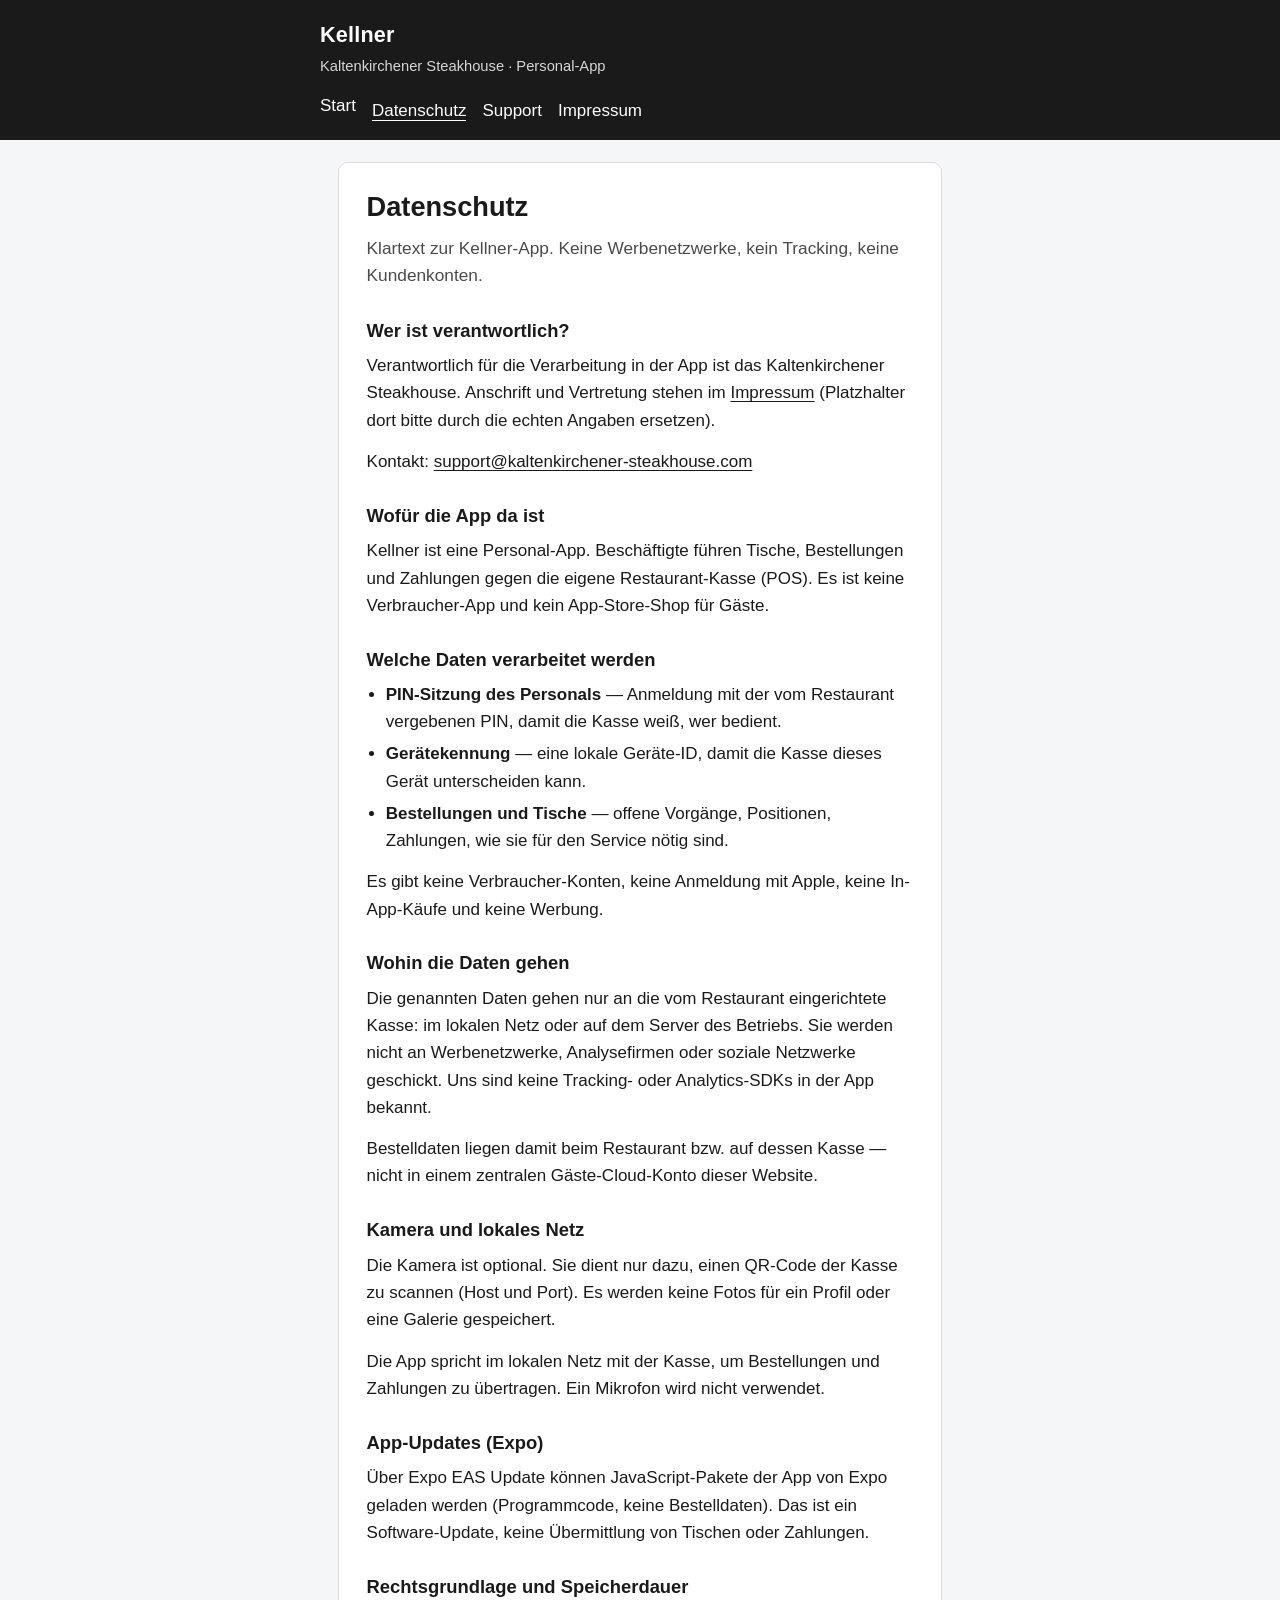
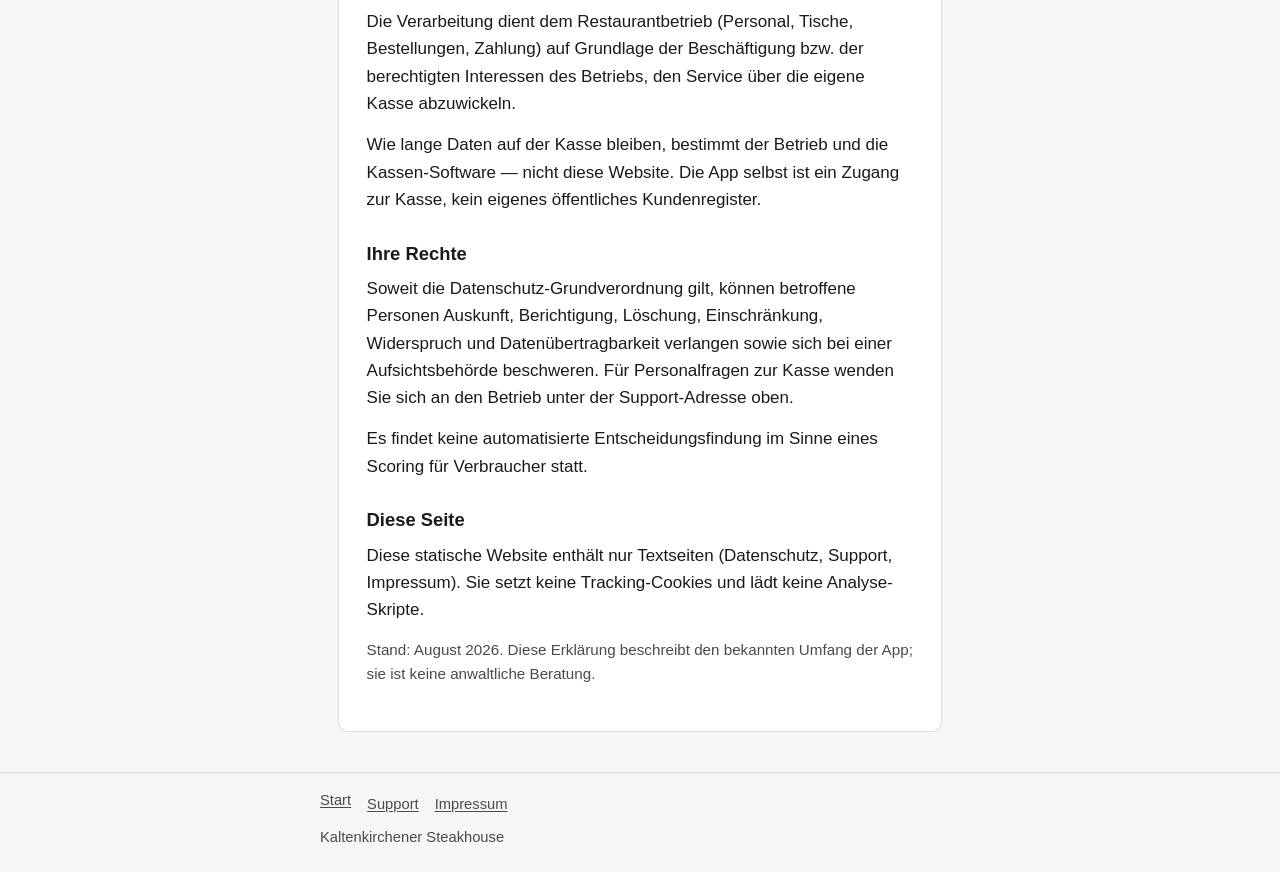
==== datenschutz.html @ 6cdeabcd "Add files via upload" ====
<!DOCTYPE html>
<html lang="de">
<head>
  <meta charset="utf-8">
  <meta name="viewport" content="width=device-width, initial-scale=1">
  <meta name="description" content="Datenschutzerklärung der Kellner-App des Kaltenkirchener Steakhouses.">
  <title>Datenschutz — Kellner</title>
  <link rel="stylesheet" href="styles.css">
</head>
<body>
  <a class="skip" href="#inhalt">Zum Inhalt</a>
  <header class="site-header">
    <a class="brand" href="index.html">
      <span class="brand-name">Kellner</span>
      <span class="brand-sub">Kaltenkirchener Steakhouse · Personal-App</span>
    </a>
    <nav class="site-nav" aria-label="Hauptnavigation">
      <ul>
        <li><a href="index.html">Start</a></li>
        <li><a href="datenschutz.html" aria-current="page">Datenschutz</a></li>
        <li><a href="support.html">Support</a></li>
        <li><a href="impressum.html">Impressum</a></li>
      </ul>
    </nav>
  </header>

  <main id="inhalt" class="wrap">
    <article class="card">
      <h1>Datenschutz</h1>
      <p class="lede">Klartext zur Kellner-App. Keine Werbenetzwerke, kein Tracking, keine Kundenkonten.</p>

      <h2>Wer ist verantwortlich?</h2>
      <p>Verantwortlich für die Verarbeitung in der App ist das Kaltenkirchener Steakhouse. Anschrift und Vertretung stehen im <a href="impressum.html">Impressum</a> (Platzhalter dort bitte durch die echten Angaben ersetzen).</p>
      <p>Kontakt: <a href="mailto:support@kaltenkirchener-steakhouse.com">support@kaltenkirchener-steakhouse.com</a></p>

      <h2>Wofür die App da ist</h2>
      <p>Kellner ist eine Personal-App. Beschäftigte führen Tische, Bestellungen und Zahlungen gegen die eigene Restaurant-Kasse (POS). Es ist keine Verbraucher-App und kein App-Store-Shop für Gäste.</p>

      <h2>Welche Daten verarbeitet werden</h2>
      <ul>
        <li><strong>PIN-Sitzung des Personals</strong> — Anmeldung mit der vom Restaurant vergebenen PIN, damit die Kasse weiß, wer bedient.</li>
        <li><strong>Gerätekennung</strong> — eine lokale Geräte-ID, damit die Kasse dieses Gerät unterscheiden kann.</li>
        <li><strong>Bestellungen und Tische</strong> — offene Vorgänge, Positionen, Zahlungen, wie sie für den Service nötig sind.</li>
      </ul>
      <p>Es gibt keine Verbraucher-Konten, keine Anmeldung mit Apple, keine In-App-Käufe und keine Werbung.</p>

      <h2>Wohin die Daten gehen</h2>
      <p>Die genannten Daten gehen nur an die vom Restaurant eingerichtete Kasse: im lokalen Netz oder auf dem Server des Betriebs. Sie werden nicht an Werbenetzwerke, Analysefirmen oder soziale Netzwerke geschickt. Uns sind keine Tracking- oder Analytics-SDKs in der App bekannt.</p>
      <p>Bestelldaten liegen damit beim Restaurant bzw. auf dessen Kasse — nicht in einem zentralen Gäste-Cloud-Konto dieser Website.</p>

      <h2>Kamera und lokales Netz</h2>
      <p>Die Kamera ist optional. Sie dient nur dazu, einen QR-Code der Kasse zu scannen (Host und Port). Es werden keine Fotos für ein Profil oder eine Galerie gespeichert.</p>
      <p>Die App spricht im lokalen Netz mit der Kasse, um Bestellungen und Zahlungen zu übertragen. Ein Mikrofon wird nicht verwendet.</p>

      <h2>App-Updates (Expo)</h2>
      <p>Über Expo EAS Update können JavaScript-Pakete der App von Expo geladen werden (Programmcode, keine Bestelldaten). Das ist ein Software-Update, keine Übermittlung von Tischen oder Zahlungen.</p>

      <h2>Rechtsgrundlage und Speicherdauer</h2>
      <p>Die Verarbeitung dient dem Restaurantbetrieb (Personal, Tische, Bestellungen, Zahlung) auf Grundlage der Beschäftigung bzw. der berechtigten Interessen des Betriebs, den Service über die eigene Kasse abzuwickeln.</p>
      <p>Wie lange Daten auf der Kasse bleiben, bestimmt der Betrieb und die Kassen-Software — nicht diese Website. Die App selbst ist ein Zugang zur Kasse, kein eigenes öffentliches Kundenregister.</p>

      <h2>Ihre Rechte</h2>
      <p>Soweit die Datenschutz-Grundverordnung gilt, können betroffene Personen Auskunft, Berichtigung, Löschung, Einschränkung, Widerspruch und Datenübertragbarkeit verlangen sowie sich bei einer Aufsichtsbehörde beschweren. Für Personalfragen zur Kasse wenden Sie sich an den Betrieb unter der Support-Adresse oben.</p>
      <p>Es findet keine automatisierte Entscheidungsfindung im Sinne eines Scoring für Verbraucher statt.</p>

      <h2>Diese Seite</h2>
      <p>Diese statische Website enthält nur Textseiten (Datenschutz, Support, Impressum). Sie setzt keine Tracking-Cookies und lädt keine Analyse-Skripte.</p>
      <p class="note">Stand: August 2026. Diese Erklärung beschreibt den bekannten Umfang der App; sie ist keine anwaltliche Beratung.</p>
    </article>
  </main>

  <footer class="site-footer">
    <nav aria-label="Fußzeile">
      <ul>
        <li><a href="index.html">Start</a></li>
        <li><a href="support.html">Support</a></li>
        <li><a href="impressum.html">Impressum</a></li>
      </ul>
    </nav>
    <p>Kaltenkirchener Steakhouse</p>
  </footer>
</body>
</html>
---- styles.css ----
:root {
  --ink: #1a1a1a;
  --muted: #4a4a4a;
  --line: #d9dce2;
  --bg: #f5f6f8;
  --paper: #ffffff;
  --focus: #2b6cb0;
}

*,
*::before,
*::after {
  box-sizing: border-box;
}

html {
  -webkit-text-size-adjust: 100%;
}

body {
  margin: 0;
  min-height: 100vh;
  display: flex;
  flex-direction: column;
  font-family: -apple-system, BlinkMacSystemFont, "Segoe UI", Roboto, Helvetica, Arial, sans-serif;
  font-size: 1.0625rem;
  line-height: 1.6;
  color: var(--ink);
  background: var(--bg);
}

a {
  color: var(--ink);
  text-underline-offset: 0.15em;
}

a:hover {
  text-decoration-thickness: 2px;
}

a:focus-visible,
.skip:focus-visible {
  outline: 3px solid var(--focus);
  outline-offset: 2px;
}

.skip {
  position: absolute;
  left: 0.75rem;
  top: -3rem;
  z-index: 10;
  padding: 0.4rem 0.7rem;
  background: var(--paper);
  color: var(--ink);
}

.skip:focus {
  top: 0.75rem;
}

.site-header {
  background: var(--ink);
  color: var(--paper);
  padding: 1.15rem 1.15rem 1rem;
}

.brand {
  display: block;
  max-width: 40rem;
  margin: 0 auto;
  text-decoration: none;
  color: inherit;
}

.brand-name {
  display: block;
  font-size: 1.35rem;
  font-weight: 700;
  letter-spacing: 0.01em;
}

.brand-sub {
  display: block;
  margin-top: 0.15rem;
  font-size: 0.92rem;
  opacity: 0.82;
}

.site-nav {
  max-width: 40rem;
  margin: 0.85rem auto 0;
}

.site-nav ul {
  display: flex;
  flex-wrap: wrap;
  gap: 0.35rem 1rem;
  margin: 0;
  padding: 0;
  list-style: none;
}

.site-nav a {
  color: var(--paper);
  text-decoration: none;
  border-bottom: 1px solid transparent;
}

.site-nav a:hover,
.site-nav a[aria-current="page"] {
  border-bottom-color: currentColor;
}

.wrap {
  width: 100%;
  max-width: 40rem;
  margin: 0 auto;
  padding: 1.35rem 1.15rem 2.5rem;
  flex: 1;
}

.card {
  background: var(--paper);
  border: 1px solid var(--line);
  border-radius: 10px;
  padding: 1.35rem 1.25rem 1.5rem;
}

h1 {
  margin: 0 0 0.65rem;
  font-size: 1.7rem;
  line-height: 1.25;
}

h2 {
  margin: 1.6rem 0 0.45rem;
  font-size: 1.15rem;
}

p,
ul,
ol {
  margin: 0 0 0.9rem;
}

ul,
ol {
  padding-left: 1.2rem;
}

li + li {
  margin-top: 0.3rem;
}

.lede,
.muted,
.note {
  color: var(--muted);
}

.lede {
  font-size: 1.08rem;
}

.note {
  font-size: 0.95rem;
}

.en {
  margin-top: 1.1rem;
  padding-top: 0.95rem;
  border-top: 1px solid var(--line);
  color: var(--muted);
  font-size: 0.98rem;
}

.actions {
  display: flex;
  flex-direction: column;
  gap: 0.65rem;
  margin: 1.2rem 0 0;
  padding: 0;
  list-style: none;
}

.actions a {
  display: block;
  padding: 0.75rem 0.9rem;
  background: var(--bg);
  border: 1px solid var(--line);
  border-radius: 8px;
  text-decoration: none;
}

.actions a:hover {
  border-color: var(--ink);
}

.placeholder {
  font-family: ui-monospace, SFMono-Regular, Menlo, Consolas, monospace;
  font-size: 0.92em;
  background: #fff3cd;
  padding: 0.05em 0.3em;
  border-radius: 4px;
}

.site-footer {
  border-top: 1px solid var(--line);
  padding: 1rem 1.15rem 1.4rem;
  color: var(--muted);
  font-size: 0.92rem;
}

.site-footer nav,
.site-footer p {
  max-width: 40rem;
  margin: 0 auto;
}

.site-footer ul {
  display: flex;
  flex-wrap: wrap;
  gap: 0.35rem 1rem;
  margin: 0 0 0.55rem;
  padding: 0;
  list-style: none;
}

.site-footer a {
  color: var(--muted);
}

@media (min-width: 640px) {
  .card {
    padding: 1.7rem 1.7rem 1.85rem;
  }

  .actions {
    flex-direction: row;
    flex-wrap: wrap;
  }

  .actions li {
    flex: 1 1 10rem;
  }
}
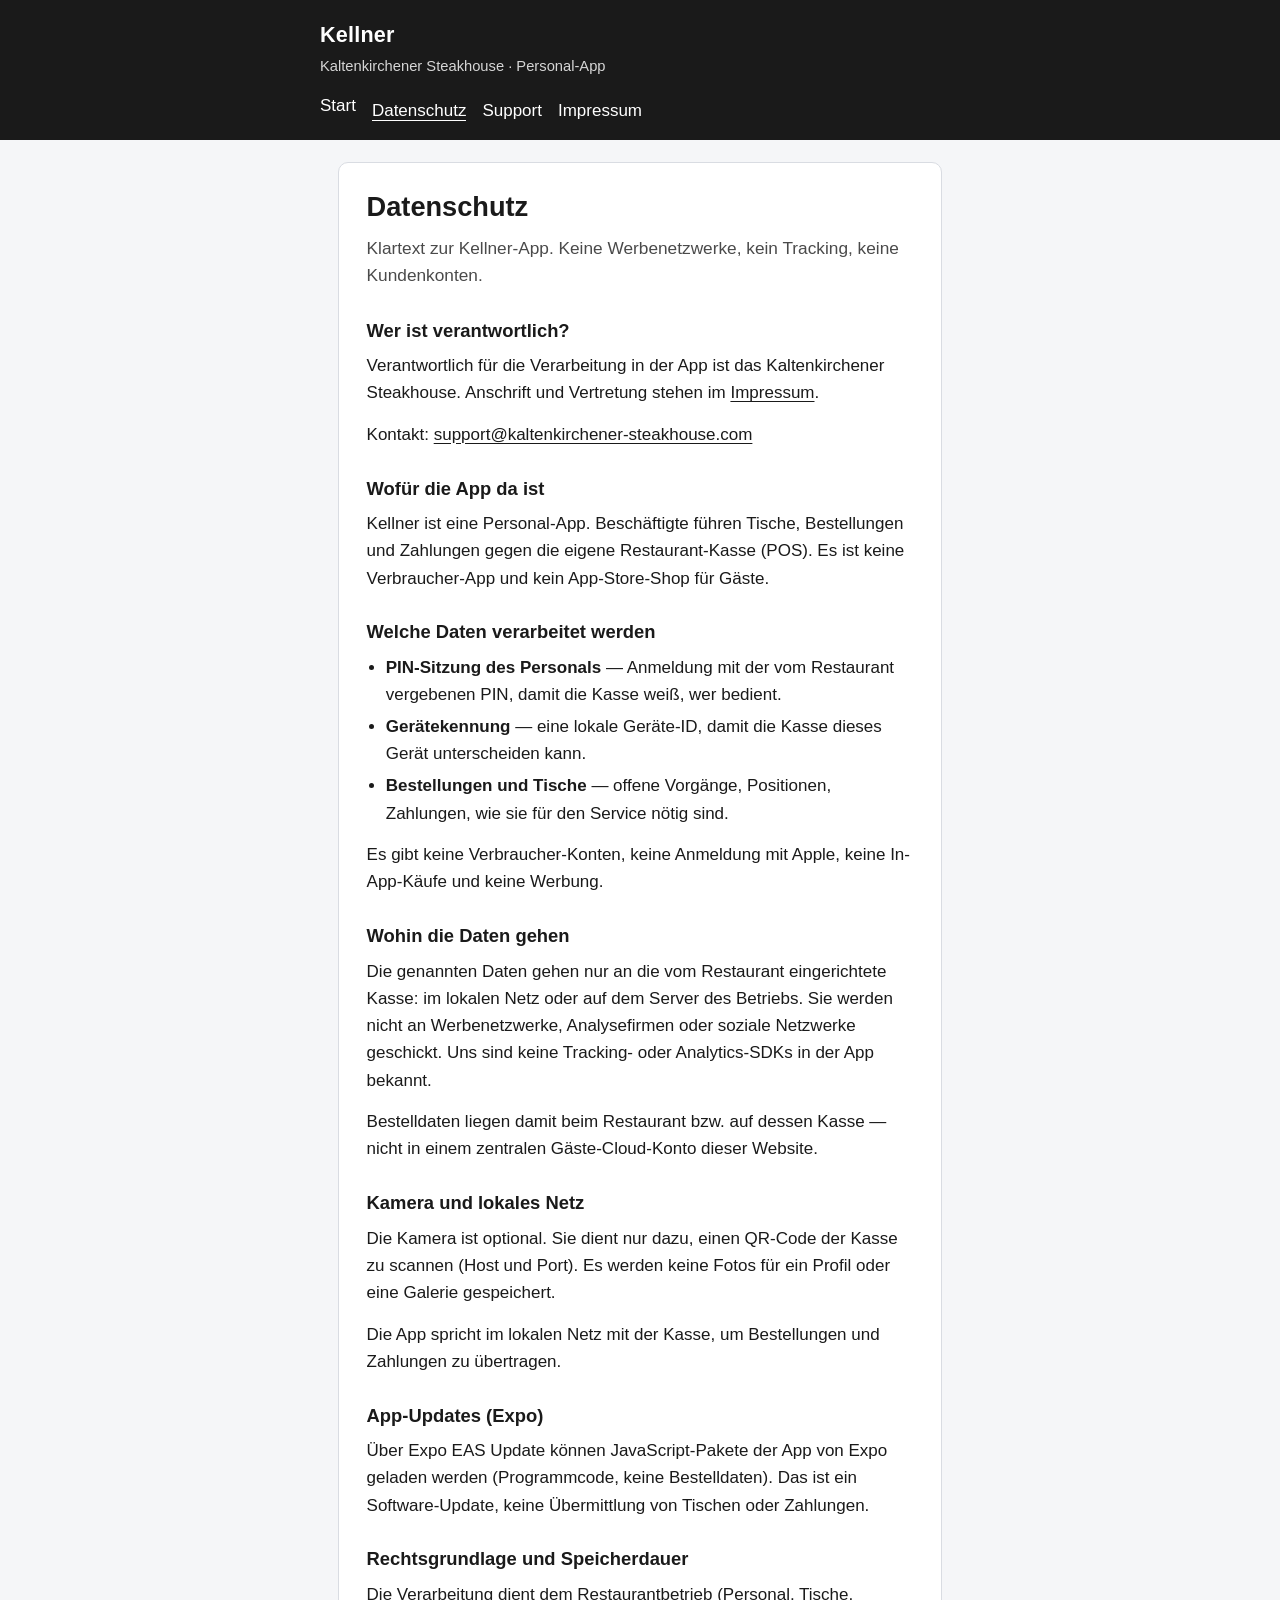
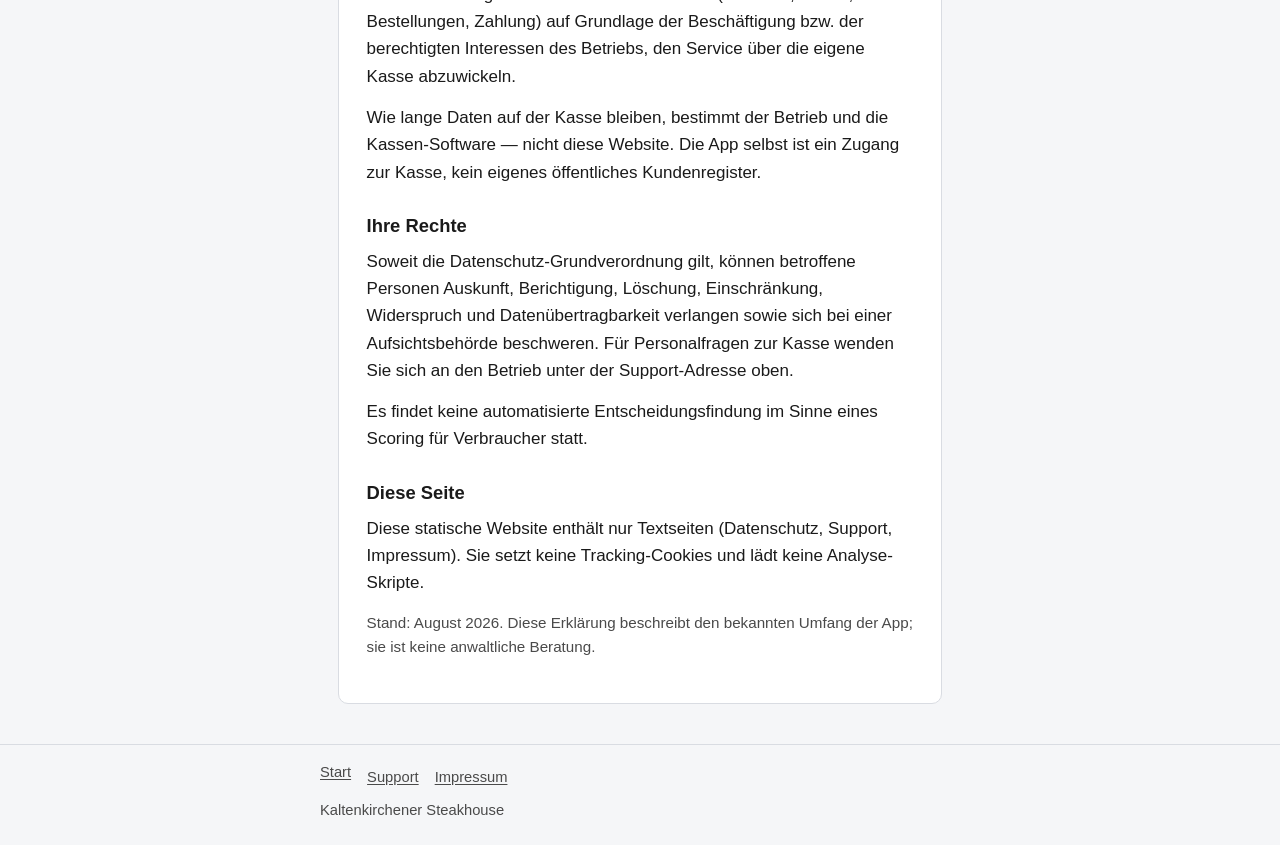
==== commit d2ab444e: "Update datenschutz.html" ====
--- a/datenschutz.html
+++ b/datenschutz.html
@@ -30,7 +30,7 @@
       <p class="lede">Klartext zur Kellner-App. Keine Werbenetzwerke, kein Tracking, keine Kundenkonten.</p>
 
       <h2>Wer ist verantwortlich?</h2>
-      <p>Verantwortlich für die Verarbeitung in der App ist das Kaltenkirchener Steakhouse. Anschrift und Vertretung stehen im <a href="impressum.html">Impressum</a> (Platzhalter dort bitte durch die echten Angaben ersetzen).</p>
+      <p>Verantwortlich für die Verarbeitung in der App ist das Kaltenkirchener Steakhouse. Anschrift und Vertretung stehen im <a href="impressum.html">Impressum</a>.</p>
       <p>Kontakt: <a href="mailto:support@kaltenkirchener-steakhouse.com">support@kaltenkirchener-steakhouse.com</a></p>
 
       <h2>Wofür die App da ist</h2>
@@ -50,7 +50,7 @@
 
       <h2>Kamera und lokales Netz</h2>
       <p>Die Kamera ist optional. Sie dient nur dazu, einen QR-Code der Kasse zu scannen (Host und Port). Es werden keine Fotos für ein Profil oder eine Galerie gespeichert.</p>
-      <p>Die App spricht im lokalen Netz mit der Kasse, um Bestellungen und Zahlungen zu übertragen. Ein Mikrofon wird nicht verwendet.</p>
+      <p>Die App spricht im lokalen Netz mit der Kasse, um Bestellungen und Zahlungen zu übertragen.</p>
 
       <h2>App-Updates (Expo)</h2>
       <p>Über Expo EAS Update können JavaScript-Pakete der App von Expo geladen werden (Programmcode, keine Bestelldaten). Das ist ein Software-Update, keine Übermittlung von Tischen oder Zahlungen.</p>
